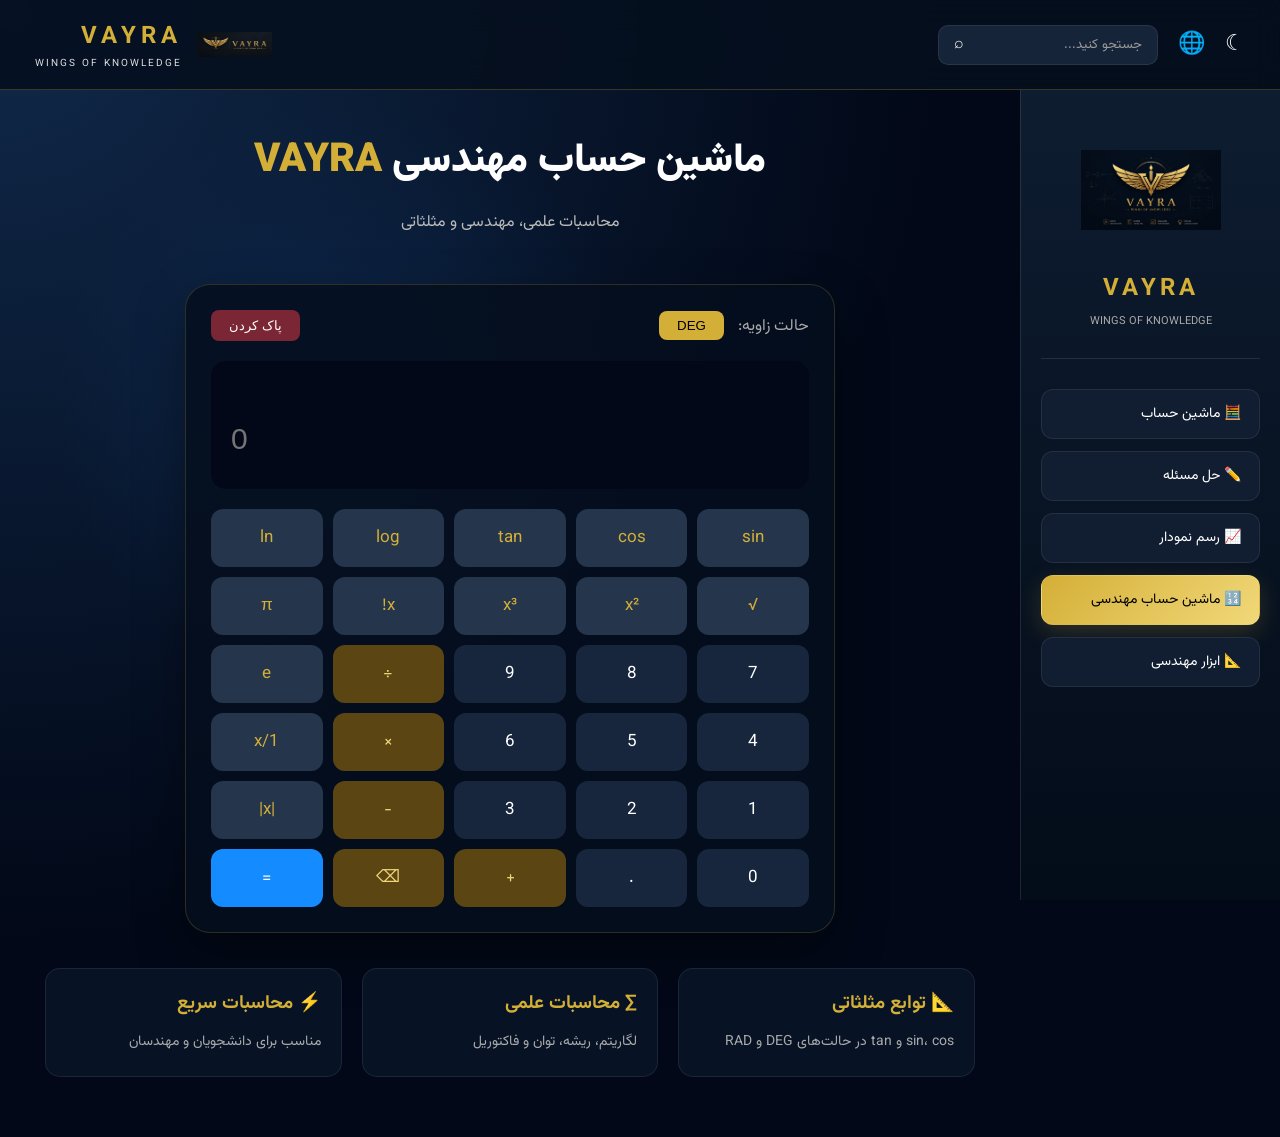
==== advanced-calculator.html @ 383cac2a "Initial commit" ====
<!doctype html>
<html lang="fa" dir="rtl">
  <head>
    <meta charset="UTF-8" />

    <meta name="viewport" content="width=device-width, initial-scale=1.0" />

    <title>ماشین حساب مهندسی | VAYRA</title>

    <!-- VAYRA GLOBAL CSS -->

    <link rel="stylesheet" href="style.css" />

    <!-- GOOGLE FONT -->

    <link
      href="https://fonts.googleapis.com/css2?family=Vazirmatn:wght@300;400;600;800;900&display=swap"
      rel="stylesheet"
    />
  </head>

  <body>
    <!-- =====================================================
     HEADER
===================================================== -->

    <header class="topbar">
      <div class="left-tools">
        <span class="tool-icon"> ☾ </span>

        <span class="tool-icon"> 🌐 </span>

        <div class="search">
          <input type="text" placeholder="جستجو کنید..." />

          <span> ⌕ </span>
        </div>
      </div>

      <!-- BRAND -->

      <a href="index.html" class="brand">
        <img src="images/vayra-logo1.png" alt="VAYRA" />

        <div>
          <h2>VAYRA</h2>

          <p>WINGS OF KNOWLEDGE</p>
        </div>
      </a>

      <!-- MOBILE MENU -->

      <div class="menu" onclick="toggleSidebar()">☰</div>
    </header>

    <!-- =====================================================
     SIDEBAR
===================================================== -->

    <aside class="sidebar" id="sidebar">
      <div class="profile">
        <img src="images/vayra-logo2.png" alt="VAYRA" />

        <h2>VAYRA</h2>

        <small> WINGS OF KNOWLEDGE </small>
      </div>

      <nav class="menu-items">
        <a href="calculator.html"> 🧮 ماشین حساب </a>

        <a href="solver.html"> ✏️ حل مسئله </a>

        <a href="graph.html"> 📈 رسم نمودار </a>

        <a href="advanced-calculator.html" class="active">
          🔢 ماشین حساب مهندسی
        </a>

        <a href="engineering.html"> 📐 ابزار مهندسی </a>
      </nav>
    </aside>

    <!-- =====================================================
     MAIN CONTENT
===================================================== -->

    <main class="content">
      <!-- PAGE TITLE -->

      <section class="page-header">
        <h1>
          ماشین حساب مهندسی

          <span> VAYRA </span>
        </h1>

        <p>محاسبات علمی، مهندسی و مثلثاتی</p>
      </section>

      <!-- =================================================
         ENGINEERING CALCULATOR
    ================================================= -->

      <section class="engineering-calculator">
        <!-- MODE BAR -->

        <div class="calculator-toolbar">
          <div>
            <span> حالت زاویه: </span>

            <button
              id="angleMode"
              class="mode-btn active"
              onclick="toggleAngleMode()"
            >
              DEG
            </button>
          </div>

          <button class="clear-btn" onclick="clearCalculator()">
            پاک کردن
          </button>
        </div>

        <!-- DISPLAY -->

        <div class="engineering-display">
          <div id="history" class="history"></div>

          <input id="engineeringDisplay" type="text" readonly placeholder="0" />
        </div>

        <!-- BUTTONS -->

        <div class="engineering-buttons">
          <!-- ROW 1 -->

          <button class="function-btn" onclick="calculateFunction('sin')">
            sin
          </button>

          <button class="function-btn" onclick="calculateFunction('cos')">
            cos
          </button>

          <button class="function-btn" onclick="calculateFunction('tan')">
            tan
          </button>

          <button class="function-btn" onclick="calculateFunction('log')">
            log
          </button>

          <button class="function-btn" onclick="calculateFunction('ln')">
            ln
          </button>

          <!-- ROW 2 -->

          <button class="function-btn" onclick="calculateFunction('sqrt')">
            √
          </button>

          <button class="function-btn" onclick="calculateFunction('square')">
            x²
          </button>

          <button class="function-btn" onclick="calculateFunction('cube')">
            x³
          </button>

          <button class="function-btn" onclick="calculateFunction('factorial')">
            x!
          </button>

          <button class="function-btn" onclick="appendValue('π')">π</button>

          <!-- ROW 3 -->

          <button class="number-btn" onclick="appendValue('7')">7</button>

          <button class="number-btn" onclick="appendValue('8')">8</button>

          <button class="number-btn" onclick="appendValue('9')">9</button>

          <button class="operator-btn" onclick="appendValue('/')">÷</button>

          <button class="function-btn" onclick="appendValue('e')">e</button>

          <!-- ROW 4 -->

          <button class="number-btn" onclick="appendValue('4')">4</button>

          <button class="number-btn" onclick="appendValue('5')">5</button>

          <button class="number-btn" onclick="appendValue('6')">6</button>

          <button class="operator-btn" onclick="appendValue('*')">×</button>

          <button class="function-btn" onclick="calculateFunction('inverse')">
            1/x
          </button>

          <!-- ROW 5 -->

          <button class="number-btn" onclick="appendValue('1')">1</button>

          <button class="number-btn" onclick="appendValue('2')">2</button>

          <button class="number-btn" onclick="appendValue('3')">3</button>

          <button class="operator-btn" onclick="appendValue('-')">−</button>

          <button class="function-btn" onclick="calculateFunction('abs')">
            |x|
          </button>

          <!-- ROW 6 -->

          <button class="number-btn" onclick="appendValue('0')">0</button>

          <button class="number-btn" onclick="appendValue('.')">.</button>

          <button class="operator-btn" onclick="appendValue('+')">+</button>

          <button class="operator-btn" onclick="deleteLast()">⌫</button>

          <button class="equal-btn" onclick="calculateResult()">=</button>
        </div>
      </section>

      <!-- =================================================
         INFORMATION
    ================================================= -->

      <section class="calculator-info">
        <div class="info-card">
          <h3>📐 توابع مثلثاتی</h3>

          <p>sin، cos و tan در حالت‌های DEG و RAD</p>
        </div>

        <div class="info-card">
          <h3>∑ محاسبات علمی</h3>

          <p>لگاریتم، ریشه، توان و فاکتوریل</p>
        </div>

        <div class="info-card">
          <h3>⚡ محاسبات سریع</h3>

          <p>مناسب برای دانشجویان و مهندسان</p>
        </div>
      </section>
    </main>

    <!-- =====================================================
     CSS FOR ENGINEERING CALCULATOR
===================================================== -->

    <style>
      .engineering-calculator {
        width: 100%;

        max-width: 650px;

        margin: auto;

        padding: 25px;

        background: rgba(5, 15, 30, 0.85);

        border: 1px solid rgba(212, 175, 55, 0.2);

        border-radius: 25px;

        box-shadow: 0 20px 50px rgba(0, 0, 0, 0.35);
      }

      .calculator-toolbar {
        display: flex;

        align-items: center;

        justify-content: space-between;

        margin-bottom: 20px;

        color: #aaa;
      }

      .mode-btn {
        margin-right: 10px;

        padding: 7px 18px;

        border: none;

        border-radius: 8px;

        background: #24354c;

        color: white;

        cursor: pointer;
      }

      .mode-btn.active {
        background: #d4af37;

        color: black;
      }

      .clear-btn {
        padding: 8px 18px;

        border: none;

        border-radius: 8px;

        background: #7b2635;

        color: white;

        cursor: pointer;
      }

      .engineering-display {
        padding: 20px;

        margin-bottom: 20px;

        background: #020817;

        border-radius: 15px;
      }

      .history {
        min-height: 20px;

        margin-bottom: 8px;

        color: #777;

        font-size: 13px;
      }

      .engineering-display input {
        width: 100%;

        height: 60px;

        background: transparent;

        border: none;

        outline: none;

        color: white;

        text-align: left;

        direction: ltr;

        font-size: 30px;
      }

      .engineering-buttons {
        display: grid;

        grid-template-columns: repeat(5, 1fr);

        gap: 10px;
      }

      .engineering-buttons button {
        min-height: 58px;

        border: none;

        border-radius: 12px;

        font-family: inherit;

        font-size: 17px;

        cursor: pointer;

        transition: 0.2s;
      }

      .engineering-buttons button:hover {
        transform: translateY(-3px);

        filter: brightness(1.2);
      }

      .number-btn {
        background: #17263c;

        color: white;
      }

      .function-btn {
        background: #24354c;

        color: #d4af37;
      }

      .operator-btn {
        background: #5a4513;

        color: #f1d879;
      }

      .equal-btn {
        background: #148cff;

        color: white;
      }

      .calculator-info {
        max-width: 1100px;

        margin: 35px auto 0;

        display: grid;

        grid-template-columns: repeat(3, 1fr);

        gap: 20px;
      }

      .info-card {
        padding: 20px;

        background: rgba(10, 25, 45, 0.7);

        border: 1px solid rgba(255, 255, 255, 0.08);

        border-radius: 15px;
      }

      .info-card h3 {
        margin-bottom: 10px;

        color: #d4af37;
      }

      .info-card p {
        color: #aaa;

        line-height: 2;

        font-size: 14px;
      }

      @media (max-width: 700px) {
        .engineering-buttons {
          grid-template-columns: repeat(4, 1fr);
        }

        .engineering-buttons button {
          min-height: 55px;

          font-size: 15px;
        }

        .calculator-info {
          grid-template-columns: 1fr;
        }
      }
    </style>

    <!-- =====================================================
     JAVASCRIPT
===================================================== -->

    <script>
      const display = document.getElementById("engineeringDisplay");

      const history = document.getElementById("history");

      let angleMode = "DEG";

      /* =====================================================
   APPEND VALUE
===================================================== */

      function appendValue(value) {
        display.value += value;
      }

      /* =====================================================
   DELETE
===================================================== */

      function deleteLast() {
        display.value = display.value.slice(0, -1);
      }

      /* =====================================================
   CLEAR
===================================================== */

      function clearCalculator() {
        display.value = "";

        history.innerText = "";
      }

      /* =====================================================
   TOGGLE DEG / RAD
===================================================== */

      function toggleAngleMode() {
        const button = document.getElementById("angleMode");

        if (angleMode === "DEG") {
          angleMode = "RAD";

          button.innerText = "RAD";
        } else {
          angleMode = "DEG";

          button.innerText = "DEG";
        }
      }

      /* =====================================================
   FACTORIAL
===================================================== */

      function factorial(n) {
        if (n < 0) {
          throw new Error("Factorial error");
        }

        if (n === 0) {
          return 1;
        }

        let result = 1;

        for (let i = 1; i <= n; i++) {
          result *= i;
        }

        return result;
      }

      /* =====================================================
   SCIENTIFIC FUNCTIONS
===================================================== */

      function calculateFunction(functionName) {
        const value = parseFloat(display.value);

        if (isNaN(value)) {
          return;
        }

        let result;

        switch (functionName) {
          case "sin":
            result =
              angleMode === "DEG"
                ? Math.sin((value * Math.PI) / 180)
                : Math.sin(value);

            break;

          case "cos":
            result =
              angleMode === "DEG"
                ? Math.cos((value * Math.PI) / 180)
                : Math.cos(value);

            break;

          case "tan":
            result =
              angleMode === "DEG"
                ? Math.tan((value * Math.PI) / 180)
                : Math.tan(value);

            break;

          case "log":
            result = Math.log10(value);

            break;

          case "ln":
            result = Math.log(value);

            break;

          case "sqrt":
            result = Math.sqrt(value);

            break;

          case "square":
            result = Math.pow(value, 2);

            break;

          case "cube":
            result = Math.pow(value, 3);

            break;

          case "factorial":
            result = factorial(value);

            break;

          case "inverse":
            result = 1 / value;

            break;

          case "abs":
            result = Math.abs(value);

            break;
        }

        history.innerText = display.value;

        display.value = formatResult(result);
      }

      /* =====================================================
   CALCULATE RESULT
===================================================== */

      function calculateResult() {
        let expression = display.value;

        if (!expression) {
          return;
        }

        try {
          expression = expression.replace(/π/g, "Math.PI");

          expression = expression.replace(/e/g, "Math.E");

          const result = Function("return " + expression)();

          history.innerText = display.value;

          display.value = formatResult(result);
        } catch (error) {
          display.value = "خطا";
        }
      }

      /* =====================================================
   FORMAT RESULT
===================================================== */

      function formatResult(result) {
        if (!isFinite(result)) {
          return "خطا";
        }

        if (Number.isInteger(result)) {
          return result.toString();
        }

        return Number(result.toFixed(10)).toString();
      }

      /* =====================================================
   MOBILE SIDEBAR
===================================================== */

      function toggleSidebar() {
        document.getElementById("sidebar").classList.toggle("open");
      }
    </script>
  </body>
</html>
---- style.css ----
/* =========================================================
   VAYRA - GLOBAL STYLE
   ========================================================= */

/* ================= RESET ================= */

* {
    margin: 0;
    padding: 0;
    box-sizing: border-box;
}


/* ================= ROOT ================= */

:root {
    --gold: #d4af37;
    --gold-light: #f1d879;

    --bg-dark: #020817;
    --bg-blue: #10294a;

    --panel: rgba(10, 25, 45, 0.75);
    --panel-dark: #111e32;

    --text: #ffffff;
    --text-muted: #aaa;

    --border: rgba(255, 255, 255, 0.12);

    --sidebar-width: 260px;
    --header-height: 90px;
}


/* ================= BODY ================= */

body {
    font-family: "Vazirmatn", sans-serif;

    min-height: 100vh;

    color: var(--text);

    background:
        radial-gradient(
            circle at top left,
            var(--bg-blue),
            var(--bg-dark) 55%
        );

    overflow-x: hidden;
}


/* ================= LINKS ================= */

a {
    color: inherit;
    text-decoration: none;
}


/* ================= DASHBOARD ================= */

.dashboard {
    min-height: 100vh;
}


/* =========================================================
   HEADER
   ========================================================= */

.topbar {
    position: fixed;

    top: 0;
    left: 0;
    right: 0;

    height: var(--header-height);

    display: flex;

    align-items: center;

    justify-content: space-between;

    padding: 0 35px;

    background: rgba(5, 15, 30, 0.88);

    backdrop-filter: blur(15px);

    border-bottom:
        1px solid
        rgba(212, 175, 55, 0.25);

    z-index: 1000;
}


/* ================= BRAND ================= */

.brand {
    display: flex;

    align-items: center;

    gap: 15px;
}


.brand img {
    width: 75px;

    height: 75px;

    object-fit: contain;

    display: block;
}


.brand h2 {
    color: var(--gold);

    letter-spacing: 5px;

    font-size: 24px;
}


.brand p {
    color: #ddd;

    font-size: 10px;

    letter-spacing: 2px;
}


/* ================= LEFT TOOLS ================= */

.left-tools {
    display: flex;

    align-items: center;

    gap: 20px;
}


.tool-icon {
    font-size: 22px;

    cursor: pointer;

    transition: 0.3s;
}


.tool-icon:hover {
    color: var(--gold);

    transform: scale(1.1);
}


/* ================= SEARCH ================= */

.search {
    width: 220px;

    height: 40px;

    display: flex;

    align-items: center;

    gap: 10px;

    padding: 0 15px;

    background: #152438;

    border:
        1px solid
        rgba(255, 255, 255, 0.08);

    border-radius: 10px;
}


.search input {
    width: 100%;

    background: transparent;

    border: none;

    outline: none;

    color: white;

    font-family: "Vazirmatn", sans-serif;
}


.search input::placeholder {
    color: #999;
}


/* ================= MENU ICON ================= */

.menu {
    font-size: 25px;

    cursor: pointer;

    display: none;
}


/* =========================================================
   SIDEBAR
   ========================================================= */

.sidebar {
    position: fixed;

    top: var(--header-height);

    right: 0;

    width: var(--sidebar-width);

    height:
        calc(
            100vh -
            var(--header-height)
        );

    padding: 30px 20px;

    overflow-y: auto;

    background:
        linear-gradient(
            180deg,
            rgba(15, 30, 50, 0.95),
            rgba(3, 12, 25, 0.98)
        );

    border-left:
        1px solid
        rgba(255, 255, 255, 0.1);

    z-index: 900;
}


/* ================= PROFILE ================= */

.profile {
    text-align: center;

    padding-bottom: 25px;

    border-bottom:
        1px solid
        rgba(255, 255, 255, 0.1);
}


.profile img {
    width: 140px;

    height: 140px;

    display: block;

    object-fit: contain;

    margin: 0 auto 10px;
}


.profile h2 {
    color: var(--gold);

    letter-spacing: 4px;

    font-size: 24px;
}


.profile small {
    color: #aaa;

    font-size: 11px;
}


/* =========================================================
   SIDEBAR MENU
   ========================================================= */

.menu-items {
    display: flex;

    flex-direction: column;

    gap: 12px;

    margin-top: 30px;
}


.menu-items a {
    min-height: 50px;

    display: flex;

    align-items: center;

    padding: 0 18px;

    background: var(--panel-dark);

    border:
        1px solid
        rgba(255, 255, 255, 0.08);

    border-radius: 12px;

    color: white;

    font-size: 14px;

    transition: 0.3s;
}


.menu-items a:hover {
    color: #000;

    background: var(--gold);

    transform: translateX(-7px);
}


.menu-items a.active {
    color: #000;

    background:
        linear-gradient(
            135deg,
            var(--gold),
            var(--gold-light)
        );

    box-shadow:
        0 8px 25px
        rgba(212, 175, 55, 0.2);
}


/* =========================================================
   MAIN CONTENT
   ========================================================= */

.content {
    position: relative;

    min-height: 100vh;

    margin-right: var(--sidebar-width);

    padding:
        calc(
            var(--header-height) +
            40px
        )
        45px
        60px;

    overflow: hidden;
}


.content::before {
    content: "";

    position: absolute;

    width: 600px;

    height: 600px;

    top: 100px;

    left: 50px;

    background:
        radial-gradient(
            circle,
            #123b70,
            transparent 70%
        );

    opacity: 0.35;

    pointer-events: none;

    z-index: -1;
}


/* =========================================================
   PAGE HEADER
   ========================================================= */

.page-header {
    text-align: center;

    margin-bottom: 45px;
}


.page-header h1 {
    font-size: 40px;

    font-weight: 900;

    margin-bottom: 15px;
}


.page-header h1 span {
    color: var(--gold);
}


.page-header p {
    color: #bbb;

    font-size: 16px;

    line-height: 2;
}


/* =========================================================
   HERO
   ========================================================= */

.hero {
    text-align: center;

    margin-bottom: 60px;
}


.hero h1 {
    font-size: 45px;

    font-weight: 900;
}


.hero h1 span {
    color: var(--gold);
}


.hero p {
    margin-top: 20px;

    color: #ddd;

    line-height: 2;

    font-size: 18px;
}


/* =========================================================
   CARDS
   ========================================================= */

.cards {
    display: grid;

    grid-template-columns:
        repeat(3, 1fr);

    gap: 25px;
}


.card {
    padding: 30px;

    min-height: 260px;

    text-align: center;

    background:
        var(--panel);

    border:
        1px solid
        var(--border);

    border-radius: 18px;

    backdrop-filter: blur(20px);

    transition: 0.4s;
}


.card:hover {
    transform: translateY(-10px);

    border-color: var(--gold);

    box-shadow:
        0 20px 40px
        rgba(0, 0, 0, 0.4);
}


.icon {
    width: 60px;

    height: 60px;

    display: flex;

    align-items: center;

    justify-content: center;

    margin: 0 auto 20px;

    border-radius: 15px;

    font-size: 28px;
}


.purple {
    background: #33205d;

    color: #b889ff;
}


.green {
    background: #12482b;

    color: #80ff9b;
}


.blue {
    background: #123d70;

    color: #55aaff;
}


.card h2 {
    margin-bottom: 15px;
}


.card p {
    color: #aaa;

    line-height: 2;

    font-size: 14px;
}


.card button,
.primary-btn {
    margin-top: 20px;

    padding: 11px 35px;

    border: none;

    border-radius: 8px;

    color: white;

    font-family: inherit;

    cursor: pointer;

    transition: 0.3s;
}


.card button:hover,
.primary-btn:hover {
    transform: translateY(-3px);

    filter: brightness(1.15);
}


/* =========================================================
   PAGE PANEL
   ========================================================= */

.panel {
    width: 100%;

    max-width: 1100px;

    margin: 0 auto;

    padding: 30px;

    background:
        rgba(10, 25, 45, 0.75);

    border:
        1px solid
        rgba(255, 255, 255, 0.1);

    border-radius: 20px;

    backdrop-filter: blur(20px);
}


/* =========================================================
   FORM ELEMENTS
   ========================================================= */

.input-group {
    margin-bottom: 20px;
}


.input-group label {
    display: block;

    margin-bottom: 8px;

    color: #ddd;
}


.input-group input,
.input-group textarea,
.input-group select {
    width: 100%;

    padding: 13px 15px;

    color: white;

    background: #111e32;

    border:
        1px solid
        rgba(255, 255, 255, 0.1);

    border-radius: 10px;

    outline: none;

    font-family: inherit;
}


.input-group textarea {
    min-height: 180px;

    resize: vertical;
}


.input-group input:focus,
.input-group textarea:focus,
.input-group select:focus {
    border-color: var(--gold);
}


/* =========================================================
   BUTTONS
   ========================================================= */

.primary-btn {
    background:
        linear-gradient(
            135deg,
            #b99022,
            var(--gold)
        );

    color: #000;

    font-weight: 700;
}


.secondary-btn {
    margin-top: 20px;

    padding: 11px 30px;

    background: #24354c;

    color: white;

    border: none;

    border-radius: 8px;

    font-family: inherit;

    cursor: pointer;
}


/* =========================================================
   CALCULATOR
   ========================================================= */

.calculator {
    max-width: 450px;

    margin: auto;

    padding: 25px;

    background: #081426;

    border-radius: 20px;

    border:
        1px solid
        rgba(255, 255, 255, 0.1);
}


.calculator-display {
    width: 100%;

    height: 70px;

    margin-bottom: 20px;

    padding: 15px;

    color: white;

    background: #020817;

    border: none;

    border-radius: 12px;

    text-align: left;

    direction: ltr;

    font-size: 28px;

    outline: none;
}


.calculator-buttons {
    display: grid;

    grid-template-columns:
        repeat(4, 1fr);

    gap: 10px;
}


.calculator-buttons button {
    height: 60px;

    border: none;

    border-radius: 12px;

    color: white;

    background: #17263c;

    font-size: 18px;

    font-family: inherit;

    cursor: pointer;

    transition: 0.2s;
}


.calculator-buttons button:hover {
    background: #243b5a;

    transform: scale(1.03);
}


.calculator-buttons .operator {
    color: #000;

    background: var(--gold);
}


.calculator-buttons .equal {
    color: white;

    background: #148cff;
}


/* =========================================================
   RESULT BOX
   ========================================================= */

.result-box {
    margin-top: 25px;

    padding: 20px;

    color: #ddd;

    background: #081426;

    border-radius: 12px;

    border-right:
        4px solid
        var(--gold);

    line-height: 2;
}


/* =========================================================
   GRAPH
   ========================================================= */

.graph-container {
    width: 100%;

    min-height: 450px;

    padding: 20px;

    background: #081426;

    border-radius: 15px;
}


#graphCanvas {
    width: 100%;

    height: 400px;

    display: block;
}


/* =========================================================
   FOOTER
   ========================================================= */

.footer {
    margin-top: 60px;

    padding: 25px;

    text-align: center;

    color: #777;

    border-top:
        1px solid
        rgba(255, 255, 255, 0.08);
}


/* =========================================================
   MOBILE
   ========================================================= */

@media (max-width: 1000px) {

    .sidebar {
        width: 220px;
    }

    .content {
        margin-right: 220px;

        padding-left: 25px;

        padding-right: 25px;
    }

    .cards {
        grid-template-columns: 1fr;
    }

}


/* =========================================================
   MOBILE SMALL
   ========================================================= */

@media (max-width: 750px) {

    :root {
        --header-height: 75px;
    }


    .topbar {
        padding: 0 15px;
    }


    .brand img {
        width: 60px;

        height: 60px;
    }


    .brand h2 {
        font-size: 18px;

        letter-spacing: 3px;
    }


    .brand p {
        display: none;
    }


    .search {
        width: 140px;
    }


    .menu {
        display: block;
    }


    .sidebar {
        position: fixed;

        top: var(--header-height);

        right: -100%;

        width: 280px;

        height:
            calc(
                100vh -
                var(--header-height)
            );

        transition: 0.3s;
    }


    .sidebar.open {
        right: 0;
    }


    .content {
        margin-right: 0;

        padding:
            calc(
                var(--header-height) +
                30px
            )
            15px
            40px;
    }


    .page-header h1 {
        font-size: 30px;
    }


    .hero h1 {
        font-size: 30px;
    }


    .hero p {
        font-size: 15px;
    }


    .profile img {
        width: 120px;

        height: 120px;
    }

}


/* =========================================================
   VERY SMALL MOBILE
   ========================================================= */

@media (max-width: 480px) {

    .left-tools {
        gap: 8px;
    }


    .search {
        width: 110px;
    }


    .brand img {
        width: 50px;

        height: 50px;
    }


    .brand h2 {
        font-size: 15px;
    }


    .panel {
        padding: 20px;
    }


    .calculator {
        padding: 15px;
    }

}
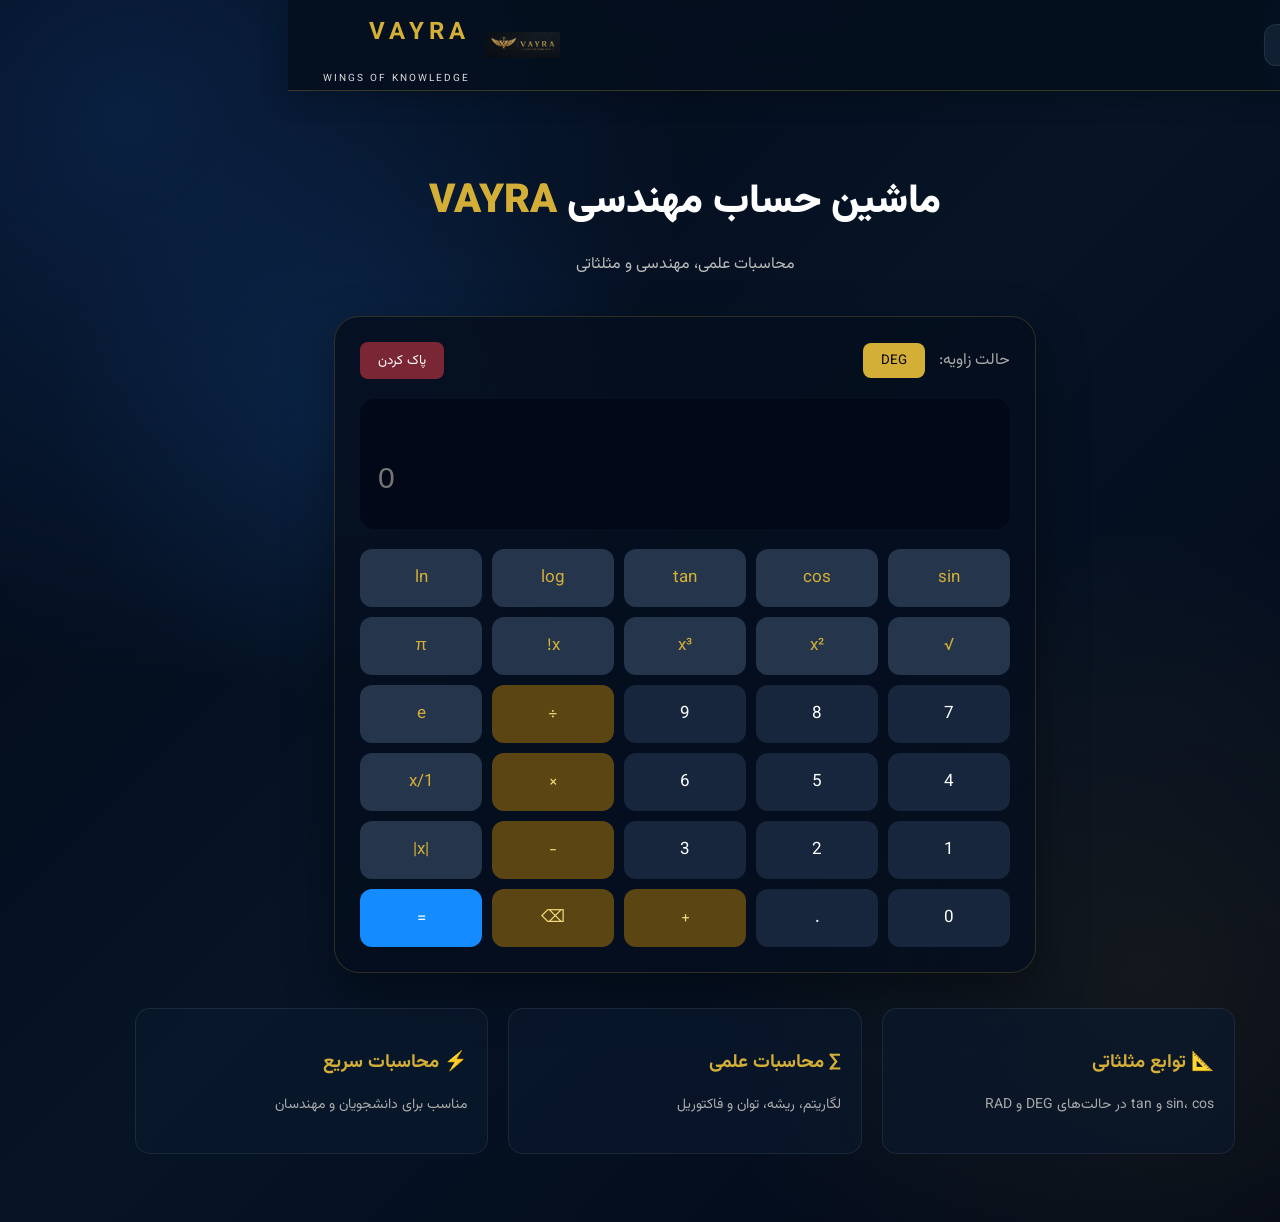
==== commit dd0d7e2f: "Update graph CSS and mobile layout" ====
--- a/advanced-calculator.html
+++ b/advanced-calculator.html
@@ -68,8 +68,6 @@
       </div>
 
       <nav class="menu-items">
-        <a href="calculator.html"> 🧮 ماشین حساب </a>
-
         <a href="solver.html"> ✏️ حل مسئله </a>
 
         <a href="graph.html"> 📈 رسم نمودار </a>
--- a/style.css
+++ b/style.css
@@ -1,8 +1,14 @@
-/* =========================================================
-   VAYRA - GLOBAL STYLE
-   ========================================================= */
-
-/* ================= RESET ================= */
+css
+/* =========================================================
+   VAYRA - ADVANCED GLOBAL STYLE
+   Graph Engine / Plotly.js
+   Version: Unified Responsive
+   ========================================================= */
+
+
+/* =========================================================
+   RESET
+   ========================================================= */
 
 * {
     margin: 0;
@@ -10,50 +16,106 @@
     box-sizing: border-box;
 }
 
-
-/* ================= ROOT ================= */
+html {
+    scroll-behavior: smooth;
+    width: 100%;
+    max-width: 100%;
+}
+
+body {
+    width: 100%;
+    max-width: 100%;
+    min-height: 100vh;
+    overflow-x: hidden;
+}
+
+
+/* =========================================================
+   ROOT VARIABLES
+   ========================================================= */
 
 :root {
+
     --gold: #d4af37;
     --gold-light: #f1d879;
+    --gold-dark: #9d7920;
 
     --bg-dark: #020817;
     --bg-blue: #10294a;
 
-    --panel: rgba(10, 25, 45, 0.75);
+    --panel: rgba(10, 25, 45, 0.78);
     --panel-dark: #111e32;
+    --panel-light: #162a44;
 
     --text: #ffffff;
     --text-muted: #aaa;
+    --text-soft: #d7dce5;
 
     --border: rgba(255, 255, 255, 0.12);
+
+    --danger: #d84d5f;
+    --danger-dark: #8f2638;
+
+    --success: #48c987;
+    --info: #4ea1ff;
 
     --sidebar-width: 260px;
     --header-height: 90px;
-}
-
-
-/* ================= BODY ================= */
+
+    --radius-sm: 8px;
+    --radius-md: 12px;
+    --radius-lg: 18px;
+    --radius-xl: 24px;
+
+    --shadow:
+        0 20px 50px
+        rgba(0, 0, 0, 0.35);
+
+    --transition:
+        0.3s ease;
+}
+
+
+/* =========================================================
+   BODY
+   ========================================================= */
 
 body {
-    font-family: "Vazirmatn", sans-serif;
-
-    min-height: 100vh;
-
-    color: var(--text);
-
-    background:
+
+    font-family:
+        "Vazirmatn",
+        "Tahoma",
+        sans-serif;
+
+    color:
+        var(--text);
+
+    background:
+
         radial-gradient(
-            circle at top left,
-            var(--bg-blue),
-            var(--bg-dark) 55%
+            circle at 10% 10%,
+            rgba(18, 59, 112, 0.45),
+            transparent 35%
+        ),
+
+        radial-gradient(
+            circle at 90% 80%,
+            rgba(212, 175, 55, 0.08),
+            transparent 30%
+        ),
+
+        linear-gradient(
+            135deg,
+            #020817,
+            #061426 50%,
+            #020817
         );
-
-    overflow-x: hidden;
-}
-
-
-/* ================= LINKS ================= */
+}
+
+
+/* =========================================================
+   LINKS
+   ========================================================= */
 
 a {
     color: inherit;
@@ -61,10 +123,53 @@
 }
 
 
-/* ================= DASHBOARD ================= */
+/* =========================================================
+   BUTTONS
+   ========================================================= */
+
+button {
+
+    border: none;
+    outline: none;
+
+    font-family:
+        "Vazirmatn",
+        "Tahoma",
+        sans-serif;
+
+    cursor: pointer;
+    user-select: none;
+
+    transition:
+        transform var(--transition),
+        filter var(--transition),
+        box-shadow var(--transition),
+        background var(--transition),
+        border-color var(--transition);
+}
+
+button:active {
+    transform: scale(0.97);
+}
+
+button:focus-visible {
+
+    outline:
+        2px solid
+        var(--gold);
+
+    outline-offset:
+        3px;
+}
+
+
+/* =========================================================
+   DASHBOARD
+   ========================================================= */
 
 .dashboard {
     min-height: 100vh;
+    width: 100%;
 }
 
 
@@ -73,66 +178,92 @@
    ========================================================= */
 
 .topbar {
+
     position: fixed;
 
     top: 0;
     left: 0;
     right: 0;
 
+    width: 100%;
     height: var(--header-height);
 
     display: flex;
 
     align-items: center;
-
     justify-content: space-between;
 
     padding: 0 35px;
 
-    background: rgba(5, 15, 30, 0.88);
-
-    backdrop-filter: blur(15px);
+    background:
+        rgba(5, 15, 30, 0.88);
+
+    backdrop-filter:
+        blur(18px);
+
+    -webkit-backdrop-filter:
+        blur(18px);
 
     border-bottom:
         1px solid
         rgba(212, 175, 55, 0.25);
 
+    box-shadow:
+        0 5px 25px
+        rgba(0, 0, 0, 0.25);
+
     z-index: 1000;
 }
 
 
-/* ================= BRAND ================= */
+/* =========================================================
+   BRAND
+   ========================================================= */
 
 .brand {
+
     display: flex;
 
     align-items: center;
 
     gap: 15px;
-}
-
+
+    min-width: 0;
+
+    flex-shrink: 0;
+}
 
 .brand img {
+
     width: 75px;
-
     height: 75px;
 
     object-fit: contain;
 
     display: block;
-}
-
+
+    flex-shrink: 0;
+}
 
 .brand h2 {
-    color: var(--gold);
-
-    letter-spacing: 5px;
-
-    font-size: 24px;
-}
-
+
+    color:
+        var(--gold);
+
+    letter-spacing:
+        5px;
+
+    font-size:
+        24px;
+
+    white-space:
+        nowrap;
+}
 
 .brand p {
+
+    margin-top: 3px;
+
     color: #ddd;
 
     font-size: 10px;
@@ -141,38 +272,50 @@
 }
 
 
-/* ================= LEFT TOOLS ================= */
+/* =========================================================
+   LEFT TOOLS
+   ========================================================= */
 
 .left-tools {
+
     display: flex;
 
     align-items: center;
 
     gap: 20px;
-}
-
+
+    min-width: 0;
+}
 
 .tool-icon {
+
     font-size: 22px;
 
     cursor: pointer;
 
-    transition: 0.3s;
-}
-
+    transition:
+        var(--transition);
+
+    flex-shrink: 0;
+}
 
 .tool-icon:hover {
-    color: var(--gold);
-
-    transform: scale(1.1);
-}
-
-
-/* ================= SEARCH ================= */
+
+    color:
+        var(--gold);
+
+    transform:
+        scale(1.1);
+}
+
+
+/* =========================================================
+   SEARCH
+   ========================================================= */
 
 .search {
+
     width: 220px;
-
     height: 40px;
 
     display: flex;
@@ -183,18 +326,36 @@
 
     padding: 0 15px;
 
-    background: #152438;
+    background:
+        rgba(21, 36, 56, 0.85);
 
     border:
         1px solid
         rgba(255, 255, 255, 0.08);
 
-    border-radius: 10px;
-}
-
+    border-radius:
+        var(--radius-md);
+
+    transition:
+        var(--transition);
+
+    min-width: 0;
+}
+
+.search:focus-within {
+
+    border-color:
+        var(--gold);
+
+    box-shadow:
+        0 0 0 3px
+        rgba(212, 175, 55, 0.08);
+}
 
 .search input {
+
     width: 100%;
+    min-width: 0;
 
     background: transparent;
 
@@ -204,23 +365,27 @@
 
     color: white;
 
-    font-family: "Vazirmatn", sans-serif;
-}
-
+    font-family: inherit;
+}
 
 .search input::placeholder {
     color: #999;
 }
 
 
-/* ================= MENU ICON ================= */
+/* =========================================================
+   MENU ICON
+   ========================================================= */
 
 .menu {
+
+    display: none;
+
     font-size: 25px;
 
     cursor: pointer;
 
-    display: none;
+    flex-shrink: 0;
 }
 
 
@@ -229,10 +394,10 @@
    ========================================================= */
 
 .sidebar {
+
     position: fixed;
 
     top: var(--header-height);
-
     right: 0;
 
     width: var(--sidebar-width);
@@ -246,12 +411,14 @@
     padding: 30px 20px;
 
     overflow-y: auto;
-
-    background:
+    overflow-x: hidden;
+
+    background:
+
         linear-gradient(
             180deg,
-            rgba(15, 30, 50, 0.95),
-            rgba(3, 12, 25, 0.98)
+            rgba(15, 30, 50, 0.97),
+            rgba(3, 12, 25, 0.99)
         );
 
     border-left:
@@ -259,12 +426,34 @@
         rgba(255, 255, 255, 0.1);
 
     z-index: 900;
-}
-
-
-/* ================= PROFILE ================= */
+
+    scrollbar-width: thin;
+
+    scrollbar-color:
+        var(--gold)
+        transparent;
+}
+
+.sidebar::-webkit-scrollbar {
+    width: 5px;
+}
+
+.sidebar::-webkit-scrollbar-thumb {
+
+    background:
+        var(--gold);
+
+    border-radius:
+        10px;
+}
+
+
+/* =========================================================
+   PROFILE
+   ========================================================= */
 
 .profile {
+
     text-align: center;
 
     padding-bottom: 25px;
@@ -274,10 +463,9 @@
         rgba(255, 255, 255, 0.1);
 }
 
-
 .profile img {
+
     width: 140px;
-
     height: 140px;
 
     display: block;
@@ -287,20 +475,25 @@
     margin: 0 auto 10px;
 }
 
-
 .profile h2 {
-    color: var(--gold);
-
-    letter-spacing: 4px;
-
-    font-size: 24px;
-}
-
+
+    color:
+        var(--gold);
+
+    letter-spacing:
+        4px;
+
+    font-size:
+        24px;
+}
 
 .profile small {
-    color: #aaa;
-
-    font-size: 11px;
+
+    color:
+        #aaa;
+
+    font-size:
+        11px;
 }
 
 
@@ -309,6 +502,7 @@
    ========================================================= */
 
 .menu-items {
+
     display: flex;
 
     flex-direction: column;
@@ -318,8 +512,8 @@
     margin-top: 30px;
 }
 
-
 .menu-items a {
+
     min-height: 50px;
 
     display: flex;
@@ -328,35 +522,41 @@
 
     padding: 0 18px;
 
-    background: var(--panel-dark);
+    background:
+        var(--panel-dark);
 
     border:
         1px solid
         rgba(255, 255, 255, 0.08);
 
-    border-radius: 12px;
+    border-radius:
+        var(--radius-md);
 
     color: white;
 
     font-size: 14px;
 
-    transition: 0.3s;
-}
-
+    transition:
+        var(--transition);
+}
 
 .menu-items a:hover {
+
     color: #000;
 
-    background: var(--gold);
-
-    transform: translateX(-7px);
-}
-
+    background:
+        var(--gold);
+
+    transform:
+        translateX(-7px);
+}
 
 .menu-items a.active {
+
     color: #000;
 
     background:
+
         linear-gradient(
             135deg,
             var(--gold),
@@ -364,6 +564,7 @@
         );
 
     box-shadow:
+
         0 8px 25px
         rgba(212, 175, 55, 0.2);
 }
@@ -374,38 +575,44 @@
    ========================================================= */
 
 .content {
+
     position: relative;
 
+    width: 100%;
+    min-width: 0;
     min-height: 100vh;
 
-    margin-right: var(--sidebar-width);
+    margin-right:
+        var(--sidebar-width);
 
     padding:
+
         calc(
             var(--header-height) +
             40px
         )
+
         45px
+
         60px;
 
-    overflow: hidden;
-}
-
+    overflow: visible;
+}
 
 .content::before {
+
     content: "";
 
     position: absolute;
 
     width: 600px;
-
     height: 600px;
 
     top: 100px;
-
     left: 50px;
 
     background:
+
         radial-gradient(
             circle,
             #123b70,
@@ -425,27 +632,27 @@
    ========================================================= */
 
 .page-header {
+
     text-align: center;
 
-    margin-bottom: 45px;
-}
-
+    margin-bottom: 35px;
+}
 
 .page-header h1 {
+
     font-size: 40px;
 
     font-weight: 900;
 
     margin-bottom: 15px;
 }
-
 
 .page-header h1 span {
     color: var(--gold);
 }
 
-
 .page-header p {
+
     color: #bbb;
 
     font-size: 16px;
@@ -455,255 +662,440 @@
 
 
 /* =========================================================
-   HERO
-   ========================================================= */
-
-.hero {
-    text-align: center;
-
-    margin-bottom: 60px;
-}
-
-
-.hero h1 {
-    font-size: 45px;
-
-    font-weight: 900;
-}
-
-
-.hero h1 span {
-    color: var(--gold);
-}
-
-
-.hero p {
-    margin-top: 20px;
-
-    color: #ddd;
-
-    line-height: 2;
-
-    font-size: 18px;
-}
-
-
-/* =========================================================
-   CARDS
-   ========================================================= */
-
-.cards {
-    display: grid;
-
-    grid-template-columns:
-        repeat(3, 1fr);
-
-    gap: 25px;
-}
-
-
-.card {
+   MAIN PANEL
+   ========================================================= */
+
+.panel {
+
+    width: 100%;
+    max-width: 1400px;
+    min-width: 0;
+
+    margin: 0 auto;
+
     padding: 30px;
 
-    min-height: 260px;
-
-    text-align: center;
-
-    background:
-        var(--panel);
-
-    border:
-        1px solid
-        var(--border);
-
-    border-radius: 18px;
-
-    backdrop-filter: blur(20px);
-
-    transition: 0.4s;
-}
-
-
-.card:hover {
-    transform: translateY(-10px);
-
-    border-color: var(--gold);
-
-    box-shadow:
-        0 20px 40px
-        rgba(0, 0, 0, 0.4);
-}
-
-
-.icon {
-    width: 60px;
-
-    height: 60px;
-
-    display: flex;
-
-    align-items: center;
-
-    justify-content: center;
-
-    margin: 0 auto 20px;
-
-    border-radius: 15px;
-
-    font-size: 28px;
-}
-
-
-.purple {
-    background: #33205d;
-
-    color: #b889ff;
-}
-
-
-.green {
-    background: #12482b;
-
-    color: #80ff9b;
-}
-
-
-.blue {
-    background: #123d70;
-
-    color: #55aaff;
-}
-
-
-.card h2 {
-    margin-bottom: 15px;
-}
-
-
-.card p {
-    color: #aaa;
-
-    line-height: 2;
-
-    font-size: 14px;
-}
-
-
-.card button,
-.primary-btn {
-    margin-top: 20px;
-
-    padding: 11px 35px;
-
-    border: none;
-
-    border-radius: 8px;
-
-    color: white;
-
-    font-family: inherit;
-
-    cursor: pointer;
-
-    transition: 0.3s;
-}
-
-
-.card button:hover,
-.primary-btn:hover {
-    transform: translateY(-3px);
-
-    filter: brightness(1.15);
-}
-
-
-/* =========================================================
-   PAGE PANEL
-   ========================================================= */
-
-.panel {
-    width: 100%;
-
-    max-width: 1100px;
-
-    margin: 0 auto;
-
-    padding: 30px;
-
-    background:
-        rgba(10, 25, 45, 0.75);
+    background:
+
+        rgba(
+            10,
+            25,
+            45,
+            0.78
+        );
 
     border:
         1px solid
         rgba(255, 255, 255, 0.1);
 
-    border-radius: 20px;
-
-    backdrop-filter: blur(20px);
-}
-
-
-/* =========================================================
-   FORM ELEMENTS
+    border-radius:
+        var(--radius-xl);
+
+    backdrop-filter:
+        blur(20px);
+
+    -webkit-backdrop-filter:
+        blur(20px);
+
+    box-shadow:
+        var(--shadow);
+}
+
+
+/* =========================================================
+   GRAPH CONTROL PANEL
+   ========================================================= */
+
+.graph-controls {
+
+    display: grid;
+
+    grid-template-columns:
+        minmax(250px, 2fr)
+        minmax(120px, 1fr)
+        minmax(120px, 1fr);
+
+    gap: 15px;
+
+    margin-bottom: 20px;
+
+    width: 100%;
+}
+
+
+/* =========================================================
+   CONTROLS GRID
+   ========================================================= */
+
+.controls-grid {
+
+    display: grid;
+
+    grid-template-columns:
+        repeat(3, minmax(0, 1fr));
+
+    gap: 15px;
+
+    margin-bottom: 20px;
+
+    width: 100%;
+}
+
+
+/* =========================================================
+   INPUT GROUP
    ========================================================= */
 
 .input-group {
+
+    width: 100%;
+    min-width: 0;
+
     margin-bottom: 20px;
 }
 
-
 .input-group label {
+
     display: block;
 
     margin-bottom: 8px;
 
     color: #ddd;
-}
-
+
+    font-size: 14px;
+
+    font-weight: 600;
+}
+
+.input-group small {
+
+    display: block;
+
+    color: #999;
+
+    line-height: 1.8;
+
+    margin-top: 6px;
+}
 
 .input-group input,
 .input-group textarea,
 .input-group select {
+
     width: 100%;
+    max-width: 100%;
+    min-width: 0;
 
     padding: 13px 15px;
 
     color: white;
 
-    background: #111e32;
+    background:
+        #111e32;
 
     border:
         1px solid
         rgba(255, 255, 255, 0.1);
 
-    border-radius: 10px;
+    border-radius:
+        var(--radius-md);
 
     outline: none;
 
     font-family: inherit;
-}
-
-
-.input-group textarea {
-    min-height: 180px;
-
-    resize: vertical;
-}
-
+
+    transition:
+        var(--transition);
+}
+
+.input-group input:hover,
+.input-group textarea:hover,
+.input-group select:hover {
+
+    border-color:
+        rgba(212, 175, 55, 0.4);
+}
 
 .input-group input:focus,
 .input-group textarea:focus,
 .input-group select:focus {
-    border-color: var(--gold);
-}
-
-
-/* =========================================================
-   BUTTONS
+
+    border-color:
+        var(--gold);
+
+    box-shadow:
+
+        0 0 0 3px
+        rgba(212, 175, 55, 0.08);
+}
+
+.input-group textarea {
+
+    min-height: 180px;
+
+    resize: vertical;
+}
+
+
+/* =========================================================
+   FUNCTION INPUT
+   ========================================================= */
+
+#functionInput {
+
+    direction: ltr;
+
+    text-align: left;
+
+    font-family:
+        "Consolas",
+        "Courier New",
+        monospace;
+
+    font-size: 16px;
+
+    letter-spacing: 0.3px;
+}
+
+
+/* =========================================================
+   POINT INPUTS
+   پشتیبانی از ورود جداگانه هر نقطه
+   ========================================================= */
+
+#pointsList {
+
+    display: flex;
+
+    flex-direction: column;
+
+    gap: 10px;
+
+    width: 100%;
+
+    margin-bottom: 20px;
+}
+
+.point-row {
+
+    display: grid;
+
+    grid-template-columns:
+        minmax(0, 1fr)
+        minmax(0, 1fr)
+        auto;
+
+    align-items: center;
+
+    gap: 10px;
+
+    width: 100%;
+
+    padding: 10px;
+
+    background:
+
+        linear-gradient(
+            135deg,
+            rgba(17, 30, 50, 0.95),
+            rgba(12, 25, 43, 0.95)
+        );
+
+    border:
+        1px solid
+        rgba(255, 255, 255, 0.08);
+
+    border-radius:
+        var(--radius-md);
+}
+
+.point-row input {
+
+    width: 100%;
+    min-width: 0;
+
+    padding: 11px 12px;
+
+    color: white;
+
+    background:
+        #111e32;
+
+    border:
+        1px solid
+        rgba(255, 255, 255, 0.1);
+
+    border-radius:
+        var(--radius-sm);
+
+    outline: none;
+
+    direction: ltr;
+
+    text-align: left;
+
+    font-family:
+        "Consolas",
+        "Courier New",
+        monospace;
+}
+
+.point-row input:focus {
+
+    border-color:
+        var(--gold);
+
+    box-shadow:
+        0 0 0 3px
+        rgba(212, 175, 55, 0.08);
+}
+
+
+/* =========================================================
+   FUNCTION LIST
+   ========================================================= */
+
+#functionList {
+
+    display: flex;
+
+    flex-direction: column;
+
+    gap: 10px;
+
+    margin-bottom: 20px;
+
+    max-height: 300px;
+
+    overflow-y: auto;
+    overflow-x: hidden;
+
+    padding-right: 3px;
+}
+
+#functionList::-webkit-scrollbar {
+    width: 5px;
+}
+
+#functionList::-webkit-scrollbar-thumb {
+
+    background:
+        var(--gold-dark);
+
+    border-radius:
+        10px;
+}
+
+
+/* =========================================================
+   FUNCTION ROW
+   ========================================================= */
+
+.function-row {
+
+    display: flex;
+
+    align-items: center;
+
+    gap: 12px;
+
+    min-height: 52px;
+
+    padding: 10px 14px;
+
+    background:
+
+        linear-gradient(
+            135deg,
+            rgba(17, 30, 50, 0.95),
+            rgba(12, 25, 43, 0.95)
+        );
+
+    border:
+        1px solid
+        rgba(255, 255, 255, 0.08);
+
+    border-radius:
+        var(--radius-md);
+
+    transition:
+        var(--transition);
+
+    min-width: 0;
+}
+
+.function-row:hover {
+
+    border-color:
+        rgba(212, 175, 55, 0.45);
+
+    transform:
+        translateX(-3px);
+
+    box-shadow:
+
+        0 5px 20px
+        rgba(0, 0, 0, 0.2);
+}
+
+.function-row span {
+
+    flex: 1;
+
+    min-width: 0;
+
+    color:
+        var(--gold-light);
+
+    font-family:
+        "Consolas",
+        "Courier New",
+        monospace;
+
+    direction: ltr;
+
+    text-align: left;
+
+    overflow: hidden;
+
+    text-overflow: ellipsis;
+
+    white-space: nowrap;
+}
+
+
+/* =========================================================
+   BUTTON ROW
+   ========================================================= */
+
+.button-row {
+
+    display: flex;
+
+    flex-wrap: wrap;
+
+    gap: 10px;
+
+    width: 100%;
+
+    margin: 20px 0;
+}
+
+.button-row button {
+    min-height: 44px;
+}
+
+
+/* =========================================================
+   PRIMARY BUTTON
    ========================================================= */
 
 .primary-btn {
-    background:
+
+    padding: 11px 25px;
+
+    background:
+
         linear-gradient(
             135deg,
             #b99022,
@@ -713,174 +1105,486 @@
     color: #000;
 
     font-weight: 700;
-}
-
+
+    border-radius:
+        var(--radius-sm);
+}
+
+.primary-btn:hover {
+
+    transform:
+        translateY(-3px);
+
+    filter:
+        brightness(1.15);
+
+    box-shadow:
+
+        0 8px 20px
+        rgba(212, 175, 55, 0.25);
+}
+
+
+/* =========================================================
+   SECONDARY BUTTON
+   ========================================================= */
 
 .secondary-btn {
-    margin-top: 20px;
-
-    padding: 11px 30px;
-
-    background: #24354c;
+
+    padding: 11px 22px;
+
+    background:
+        #24354c;
 
     color: white;
 
-    border: none;
-
-    border-radius: 8px;
-
-    font-family: inherit;
-
-    cursor: pointer;
-}
-
-
-/* =========================================================
-   CALCULATOR
-   ========================================================= */
-
-.calculator {
-    max-width: 450px;
-
-    margin: auto;
-
-    padding: 25px;
-
-    background: #081426;
-
-    border-radius: 20px;
+    border:
+        1px solid
+        rgba(255, 255, 255, 0.08);
+
+    border-radius:
+        var(--radius-sm);
+}
+
+.secondary-btn:hover {
+
+    background:
+        #304967;
+
+    transform:
+        translateY(-2px);
+
+    border-color:
+        rgba(212, 175, 55, 0.35);
+}
+
+
+/* =========================================================
+   DANGER BUTTON
+   ========================================================= */
+
+.danger-btn {
+
+    padding: 9px 16px;
+
+    background:
+
+        linear-gradient(
+            135deg,
+            var(--danger-dark),
+            var(--danger)
+        );
+
+    color: white;
+
+    border-radius:
+        var(--radius-sm);
+}
+
+.danger-btn:hover {
+
+    filter:
+        brightness(1.15);
+
+    transform:
+        translateY(-2px);
+}
+
+
+/* =========================================================
+   GRAPH CONTAINER
+   ========================================================= */
+
+.graph-container {
+
+    position: relative;
+
+    width: 100%;
+    max-width: 100%;
+    min-width: 0;
+
+    height: 620px;
+    min-height: 450px;
+
+    padding: 8px;
+
+    background:
+
+        linear-gradient(
+            145deg,
+            #071321,
+            #081426
+        );
 
     border:
         1px solid
         rgba(255, 255, 255, 0.1);
-}
-
-
-.calculator-display {
-    width: 100%;
-
-    height: 70px;
-
-    margin-bottom: 20px;
-
-    padding: 15px;
-
-    color: white;
-
-    background: #020817;
-
-    border: none;
-
-    border-radius: 12px;
-
-    text-align: left;
+
+    border-radius:
+        var(--radius-lg);
+
+    box-shadow:
+
+        inset
+        0 0 30px
+        rgba(0, 0, 0, 0.3),
+
+        0 10px 30px
+        rgba(0, 0, 0, 0.2);
+
+    overflow: hidden;
+}
+
+
+/* =========================================================
+   PLOTLY GRAPH
+   ========================================================= */
+
+#graph {
+
+    width: 100% !important;
+    height: 100% !important;
+
+    max-width: 100% !important;
+    min-width: 0 !important;
+
+    min-height: 430px;
 
     direction: ltr;
 
-    font-size: 28px;
-
-    outline: none;
-}
-
-
-.calculator-buttons {
-    display: grid;
-
-    grid-template-columns:
-        repeat(4, 1fr);
-
-    gap: 10px;
-}
-
-
-.calculator-buttons button {
-    height: 60px;
-
-    border: none;
-
-    border-radius: 12px;
-
-    color: white;
-
-    background: #17263c;
-
-    font-size: 18px;
-
-    font-family: inherit;
-
-    cursor: pointer;
-
-    transition: 0.2s;
-}
-
-
-.calculator-buttons button:hover {
-    background: #243b5a;
-
-    transform: scale(1.03);
-}
-
-
-.calculator-buttons .operator {
-    color: #000;
-
-    background: var(--gold);
-}
-
-
-.calculator-buttons .equal {
-    color: white;
-
-    background: #148cff;
-}
-
-
-/* =========================================================
-   RESULT BOX
-   ========================================================= */
-
-.result-box {
-    margin-top: 25px;
-
-    padding: 20px;
+    overflow: hidden;
+}
+
+#graph .plotly {
+
+    width: 100% !important;
+    height: 100% !important;
+
+    max-width: 100% !important;
+}
+
+#graph .main-svg {
+
+    border-radius:
+        var(--radius-md);
+}
+
+
+/* =========================================================
+   PLOTLY MODEBAR
+   ========================================================= */
+
+#graph .modebar {
+
+    top: 10px !important;
+
+    right: 10px !important;
+
+    left: auto !important;
+
+    background:
+
+        rgba(
+            5,
+            15,
+            30,
+            0.85
+        ) !important;
+
+    border-radius: 8px;
+
+    padding: 4px;
+
+    backdrop-filter:
+        blur(10px);
+
+    -webkit-backdrop-filter:
+        blur(10px);
+
+    border:
+        1px solid
+        rgba(255, 255, 255, 0.08);
+}
+
+#graph .modebar-btn {
+
+    color:
+        #ddd !important;
+
+    transition:
+        var(--transition);
+}
+
+#graph .modebar-btn:hover {
+
+    background:
+
+        rgba(
+            212,
+            175,
+            55,
+            0.2
+        ) !important;
+
+    color:
+        var(--gold-light) !important;
+}
+
+
+/* =========================================================
+   PLOTLY TOOLTIP
+   ========================================================= */
+
+#graph .hovertext {
+
+    font-family:
+
+        "Vazirmatn",
+        "Tahoma",
+        sans-serif !important;
+}
+
+
+/* =========================================================
+   POINT INFORMATION
+   ========================================================= */
+
+#pointInfo {
+
+    margin-top: 18px;
+
+    min-height: 65px;
+
+    padding: 14px 18px;
+
+    display: flex;
+
+    align-items: center;
+
+    justify-content: flex-start;
+
+    flex-wrap: wrap;
+
+    gap: 8px;
 
     color: #ddd;
 
-    background: #081426;
-
-    border-radius: 12px;
+    background:
+
+        rgba(
+            8,
+            20,
+            38,
+            0.95
+        );
 
     border-right:
         4px solid
         var(--gold);
 
+    border-radius:
+        var(--radius-md);
+
     line-height: 2;
-}
-
-
-/* =========================================================
-   GRAPH
-   ========================================================= */
-
-.graph-container {
-    width: 100%;
-
-    min-height: 450px;
+
+    font-size: 14px;
+
+    direction: rtl;
+}
+
+#pointInfo strong {
+
+    color:
+        var(--gold-light);
+
+    font-family:
+
+        "Consolas",
+        "Courier New",
+        monospace;
+
+    direction: ltr;
+
+    display: inline-block;
+}
+
+
+/* =========================================================
+   RESULT BOX
+   ========================================================= */
+
+.result-box {
+
+    margin-top: 25px;
 
     padding: 20px;
 
-    background: #081426;
+    color: #ddd;
+
+    background:
+        #081426;
+
+    border-radius:
+        var(--radius-md);
+
+    border-right:
+        4px solid
+        var(--gold);
+
+    line-height: 2;
+}
+
+
+/* =========================================================
+   HERO
+   ========================================================= */
+
+.hero {
+
+    text-align: center;
+
+    margin-bottom: 60px;
+}
+
+.hero h1 {
+
+    font-size: 45px;
+
+    font-weight: 900;
+}
+
+.hero h1 span {
+    color: var(--gold);
+}
+
+.hero p {
+
+    margin-top: 20px;
+
+    color: #ddd;
+
+    line-height: 2;
+
+    font-size: 18px;
+}
+
+
+/* =========================================================
+   CARDS
+   ========================================================= */
+
+.cards {
+
+    display: grid;
+
+    grid-template-columns:
+        repeat(3, minmax(0, 1fr));
+
+    gap: 25px;
+}
+
+.card {
+
+    padding: 30px;
+
+    min-height: 260px;
+
+    text-align: center;
+
+    background:
+        var(--panel);
+
+    border:
+        1px solid
+        var(--border);
+
+    border-radius:
+        var(--radius-lg);
+
+    backdrop-filter:
+        blur(20px);
+
+    -webkit-backdrop-filter:
+        blur(20px);
+
+    transition:
+        var(--transition);
+}
+
+.card:hover {
+
+    transform:
+        translateY(-10px);
+
+    border-color:
+        var(--gold);
+
+    box-shadow:
+
+        0 20px 40px
+        rgba(0, 0, 0, 0.4);
+}
+
+.card h2 {
+    margin-bottom: 15px;
+}
+
+.card p {
+
+    color: #aaa;
+
+    line-height: 2;
+
+    font-size: 14px;
+}
+
+
+/* =========================================================
+   ICONS
+   ========================================================= */
+
+.icon {
+
+    width: 60px;
+    height: 60px;
+
+    display: flex;
+
+    align-items: center;
+    justify-content: center;
+
+    margin: 0 auto 20px;
 
     border-radius: 15px;
-}
-
-
-#graphCanvas {
-    width: 100%;
-
-    height: 400px;
-
-    display: block;
+
+    font-size: 28px;
+}
+
+.purple {
+
+    background:
+        #33205d;
+
+    color:
+        #b889ff;
+}
+
+.green {
+
+    background:
+        #12482b;
+
+    color:
+        #80ff9b;
+}
+
+.blue {
+
+    background:
+        #123d70;
+
+    color:
+        #55aaff;
 }
 
 
@@ -889,6 +1593,7 @@
    ========================================================= */
 
 .footer {
+
     margin-top: 60px;
 
     padding: 25px;
@@ -904,55 +1609,143 @@
 
 
 /* =========================================================
+   SCROLLBAR
+   ========================================================= */
+
+::-webkit-scrollbar {
+
+    width: 8px;
+    height: 8px;
+}
+
+::-webkit-scrollbar-track {
+
+    background:
+        #020817;
+}
+
+::-webkit-scrollbar-thumb {
+
+    background:
+
+        linear-gradient(
+            var(--gold-dark),
+            var(--gold)
+        );
+
+    border-radius: 10px;
+}
+
+::-webkit-scrollbar-thumb:hover {
+    background: var(--gold-light);
+}
+
+
+/* =========================================================
+   TABLET
+   ========================================================= */
+
+@media (max-width: 1100px) {
+
+    :root {
+        --sidebar-width: 230px;
+    }
+
+    .controls-grid {
+
+        grid-template-columns:
+            repeat(2, minmax(0, 1fr));
+    }
+
+    .graph-controls {
+
+        grid-template-columns:
+            minmax(0, 2fr)
+            minmax(0, 1fr);
+    }
+
+    .cards {
+
+        grid-template-columns:
+            repeat(2, minmax(0, 1fr));
+    }
+
+    .content {
+
+        margin-right:
+            var(--sidebar-width);
+
+        padding-left: 25px;
+        padding-right: 25px;
+    }
+
+    .panel {
+
+        width: 100%;
+        max-width: 100%;
+    }
+
+    .graph-container {
+
+        width: 100%;
+
+        height: 520px;
+
+        min-height: 420px;
+    }
+
+    #graph {
+        min-height: 400px;
+    }
+}
+
+
+/* =========================================================
    MOBILE
    ========================================================= */
 
-@media (max-width: 1000px) {
-
-    .sidebar {
-        width: 220px;
-    }
-
-    .content {
-        margin-right: 220px;
-
-        padding-left: 25px;
-
-        padding-right: 25px;
-    }
-
-    .cards {
-        grid-template-columns: 1fr;
-    }
-
-}
-
-
-/* =========================================================
-   MOBILE SMALL
-   ========================================================= */
-
 @media (max-width: 750px) {
 
     :root {
-        --header-height: 75px;
-    }
-
+
+        --header-height:
+            75px;
+    }
+
+
+    /* -----------------------------------------
+       HEADER
+       ----------------------------------------- */
 
     .topbar {
-        padding: 0 15px;
+
+        width: 100%;
+
+        padding:
+            0 12px;
+
+        gap: 10px;
+    }
+
+
+    .brand {
+
+        flex-shrink: 0;
+
+        gap: 8px;
     }
 
 
     .brand img {
-        width: 60px;
-
-        height: 60px;
+
+        width: 55px;
+        height: 55px;
     }
 
 
     .brand h2 {
-        font-size: 18px;
+
+        font-size: 17px;
 
         letter-spacing: 3px;
     }
@@ -963,32 +1756,63 @@
     }
 
 
+    .left-tools {
+
+        min-width: 0;
+
+        flex: 1;
+
+        gap: 8px;
+    }
+
+
     .search {
-        width: 140px;
+
+        width: 100%;
+
+        max-width: 150px;
+
+        min-width: 0;
     }
 
 
     .menu {
+
         display: block;
-    }
-
+
+        flex-shrink: 0;
+
+        width: 40px;
+
+        text-align: center;
+    }
+
+
+    /* -----------------------------------------
+       SIDEBAR
+       ----------------------------------------- */
 
     .sidebar {
+
         position: fixed;
 
-        top: var(--header-height);
-
-        right: -100%;
+        top:
+            var(--header-height);
+
+        right:
+            -100%;
 
         width: 280px;
 
         height:
+
             calc(
                 100vh -
                 var(--header-height)
             );
 
-        transition: 0.3s;
+        transition:
+            0.3s ease;
     }
 
 
@@ -997,18 +1821,38 @@
     }
 
 
+    /* -----------------------------------------
+       CONTENT
+       ----------------------------------------- */
+
     .content {
+
+        width: 100%;
+
+        max-width: 100%;
+
+        min-width: 0;
+
         margin-right: 0;
 
         padding:
+
             calc(
                 var(--header-height) +
                 30px
             )
-            15px
-            40px;
-    }
-
+
+            12px
+
+            30px;
+
+        overflow: visible;
+    }
+
+
+    /* -----------------------------------------
+       PAGE HEADER
+       ----------------------------------------- */
 
     .page-header h1 {
         font-size: 30px;
@@ -1025,50 +1869,465 @@
     }
 
 
+    /* -----------------------------------------
+       PANEL
+       ----------------------------------------- */
+
+    .panel {
+
+        width: 100%;
+
+        max-width: 100%;
+
+        min-width: 0;
+
+        padding: 15px;
+
+        border-radius: 16px;
+
+        overflow: visible;
+    }
+
+
+    /* -----------------------------------------
+       CONTROLS
+       ----------------------------------------- */
+
+    .controls-grid {
+
+        grid-template-columns:
+            1fr;
+    }
+
+
+    .graph-controls {
+
+        grid-template-columns:
+            1fr;
+
+        gap: 10px;
+    }
+
+
+    .input-group {
+
+        width: 100%;
+
+        min-width: 0;
+    }
+
+
+    .input-group input,
+    .input-group textarea,
+    .input-group select {
+
+        width: 100%;
+
+        max-width: 100%;
+
+        min-width: 0;
+    }
+
+
+    /* -----------------------------------------
+       POINT INPUTS
+       ----------------------------------------- */
+
+    .point-row {
+
+        grid-template-columns:
+            minmax(0, 1fr)
+            minmax(0, 1fr);
+
+        gap: 8px;
+    }
+
+
+    .point-row .danger-btn {
+
+        grid-column:
+            1 / -1;
+
+        width: 100%;
+    }
+
+
+    /* -----------------------------------------
+       BUTTONS
+       ----------------------------------------- */
+
+    .button-row {
+
+        width: 100%;
+
+        display: grid;
+
+        grid-template-columns:
+            repeat(
+                2,
+                minmax(0, 1fr)
+            );
+
+        gap: 8px;
+    }
+
+
+    .button-row button {
+
+        width: 100%;
+
+        min-width: 0;
+
+        margin: 0;
+
+        padding:
+            10px 8px;
+
+        font-size: 13px;
+    }
+
+
+    /* -----------------------------------------
+       FUNCTION ROW
+       ----------------------------------------- */
+
+    .function-row {
+
+        align-items:
+            stretch;
+
+        flex-direction:
+            column;
+    }
+
+
+    .function-row span {
+
+        width: 100%;
+
+        text-align: left;
+    }
+
+
+    .function-row button {
+
+        width: 100%;
+    }
+
+
+    /* -----------------------------------------
+       GRAPH
+       ----------------------------------------- */
+
+    .graph-container {
+
+        width: 100%;
+
+        max-width: 100%;
+
+        min-width: 0;
+
+        height: 450px;
+
+        min-height: 350px;
+
+        padding: 2px;
+
+        overflow: hidden;
+    }
+
+
+    #graph {
+
+        width: 100% !important;
+
+        height: 100% !important;
+
+        max-width: 100% !important;
+
+        min-width: 0 !important;
+
+        min-height: 0 !important;
+    }
+
+
+    /* -----------------------------------------
+       PLOTLY MODEBAR
+       ----------------------------------------- */
+
+    #graph .modebar {
+
+        top: 5px !important;
+
+        right: 5px !important;
+
+        transform:
+            scale(0.85);
+
+        transform-origin:
+            top right;
+    }
+
+
+    /* -----------------------------------------
+       FUNCTION LIST
+       ----------------------------------------- */
+
+    #functionList {
+
+        width: 100%;
+
+        max-width: 100%;
+
+        overflow-x: hidden;
+    }
+
+
+    /* -----------------------------------------
+       POINT INFO
+       ----------------------------------------- */
+
+    #pointInfo {
+
+        font-size: 12px;
+
+        min-height: 75px;
+
+        align-items:
+            flex-start;
+
+        flex-direction:
+            column;
+    }
+
+
+    /* -----------------------------------------
+       CARDS
+       ----------------------------------------- */
+
+    .cards {
+
+        grid-template-columns:
+            1fr;
+    }
+
+
     .profile img {
+
         width: 120px;
 
         height: 120px;
     }
-
-}
-
-
-/* =========================================================
-   VERY SMALL MOBILE
+}
+
+
+/* =========================================================
+   SMALL MOBILE
    ========================================================= */
 
 @media (max-width: 480px) {
 
+    /* -----------------------------------------
+       HEADER
+       ----------------------------------------- */
+
+    .topbar {
+
+        padding:
+            0 8px;
+
+        gap: 5px;
+    }
+
+
     .left-tools {
-        gap: 8px;
+
+        gap: 5px;
+    }
+
+
+    .left-tools .tool-icon {
+
+        display: none;
     }
 
 
     .search {
-        width: 110px;
+
+        width: 100px;
+    }
+
+
+    .brand {
+
+        gap: 5px;
     }
 
 
     .brand img {
-        width: 50px;
-
-        height: 50px;
+
+        width: 45px;
+
+        height: 45px;
     }
 
 
     .brand h2 {
-        font-size: 15px;
+
+        font-size: 14px;
+
+        letter-spacing: 2px;
+    }
+
+
+    .menu {
+
+        font-size: 22px;
+
+        width: 35px;
+    }
+
+
+    /* -----------------------------------------
+       CONTENT
+       ----------------------------------------- */
+
+    .content {
+
+        padding-left: 8px;
+
+        padding-right: 8px;
     }
 
 
     .panel {
-        padding: 20px;
-    }
-
-
-    .calculator {
-        padding: 15px;
-    }
-
-}+
+        padding: 12px;
+
+        border-radius: 12px;
+    }
+
+
+    /* -----------------------------------------
+       GRAPH
+       ----------------------------------------- */
+
+    .graph-container {
+
+        height: 400px;
+
+        min-height: 300px;
+
+        padding: 0;
+
+        border-radius: 10px;
+    }
+
+
+    #graph {
+
+        width: 100% !important;
+
+        height: 100% !important;
+
+        min-height: 0 !important;
+    }
+
+
+    /* -----------------------------------------
+       BUTTONS
+       ----------------------------------------- */
+
+    .button-row {
+
+        grid-template-columns:
+            1fr;
+    }
+
+
+    .button-row button {
+
+        min-height: 46px;
+
+        font-size: 13px;
+    }
+
+
+    /* -----------------------------------------
+       POINT INPUTS
+       ----------------------------------------- */
+
+    .point-row {
+
+        grid-template-columns:
+            1fr;
+    }
+
+
+    .point-row .danger-btn {
+
+        grid-column:
+            auto;
+    }
+
+
+    /* -----------------------------------------
+       PAGE HEADER
+       ----------------------------------------- */
+
+    .page-header {
+
+        margin-bottom: 30px;
+    }
+
+
+    .page-header h1 {
+
+        font-size: 25px;
+    }
+}
+
+
+/* =========================================================
+   PLOTLY MOBILE TOUCH SUPPORT
+   ========================================================= */
+
+@media (hover: none) and (pointer: coarse) {
+
+    #graph {
+
+        touch-action:
+            none;
+    }
+
+
+    #graph .modebar {
+
+        transform:
+            scale(0.8);
+
+        transform-origin:
+            top right;
+    }
+}
+
+
+/* =========================================================
+   REDUCED MOTION
+   ========================================================= */
+
+@media (prefers-reduced-motion: reduce) {
+
+    * {
+
+        scroll-behavior:
+            auto !important;
+
+        transition:
+            none !important;
+
+        animation:
+            none !important;
+    }
+}
+
